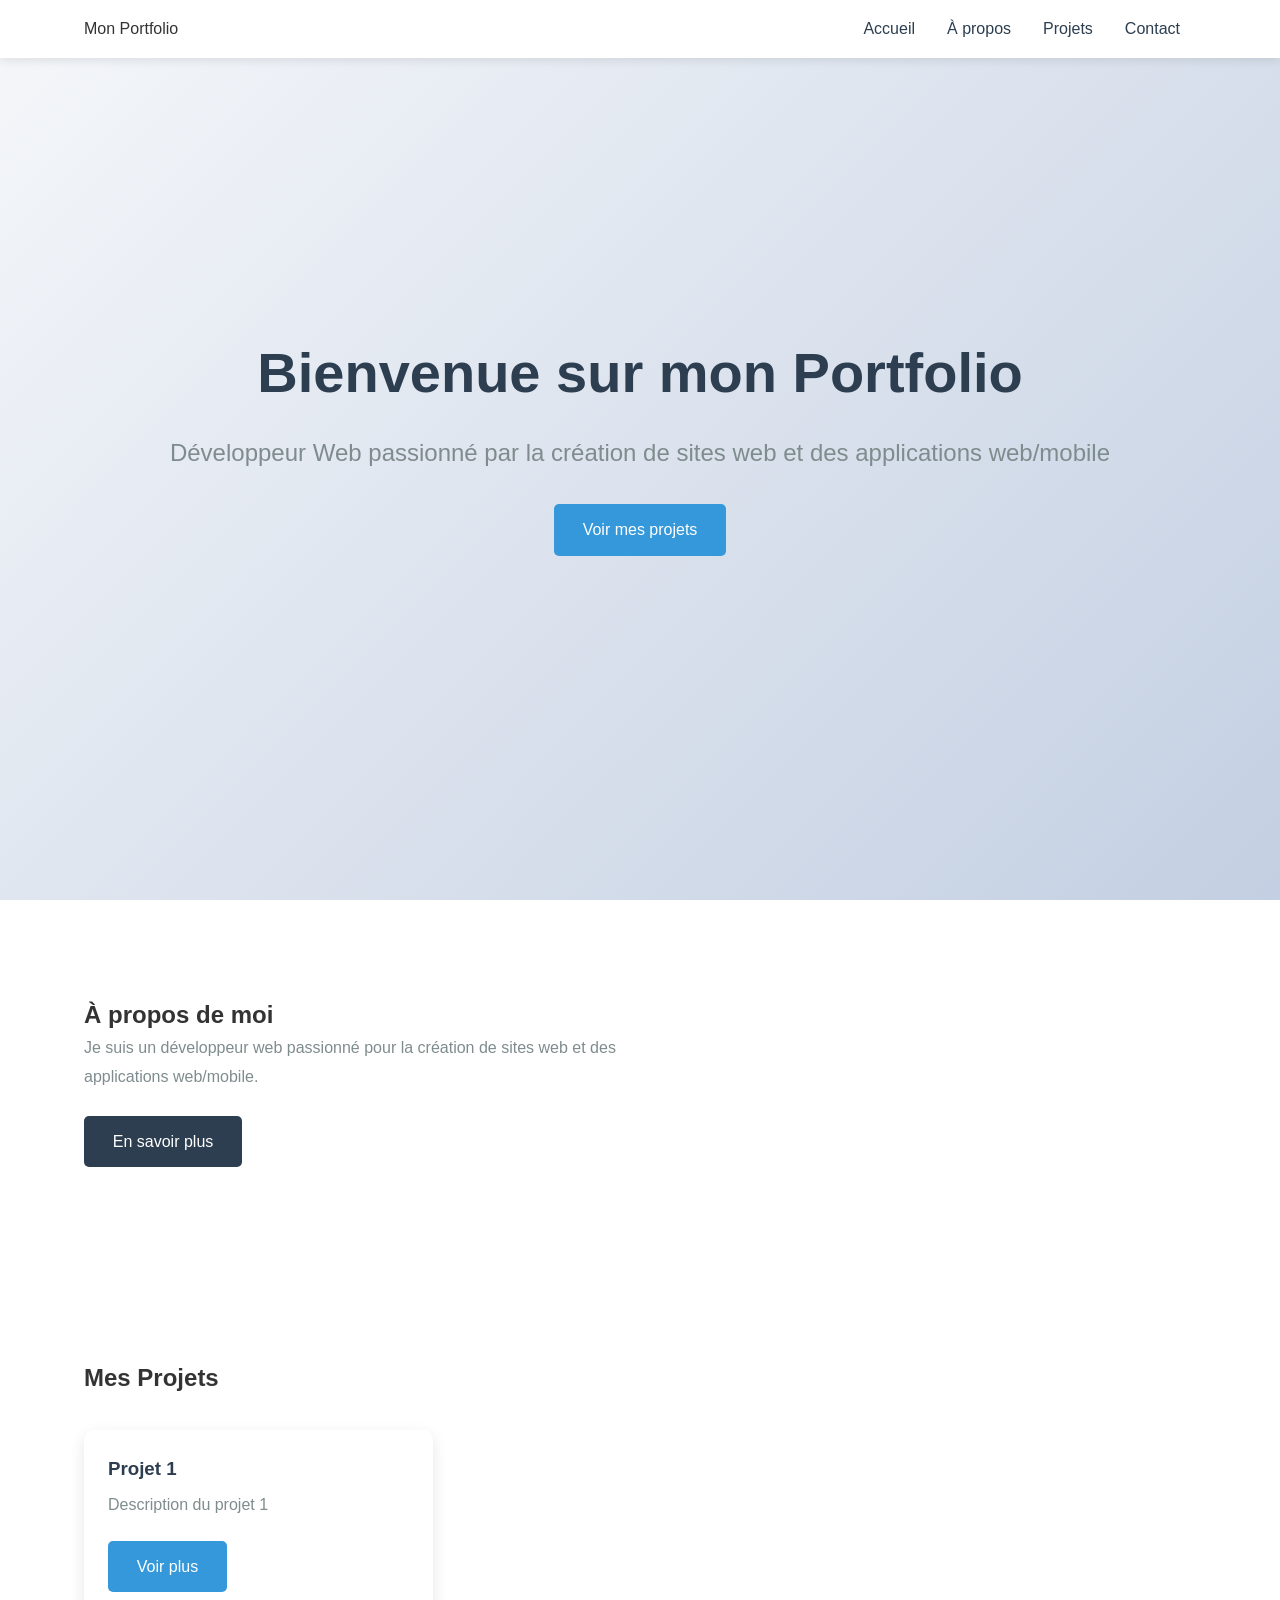
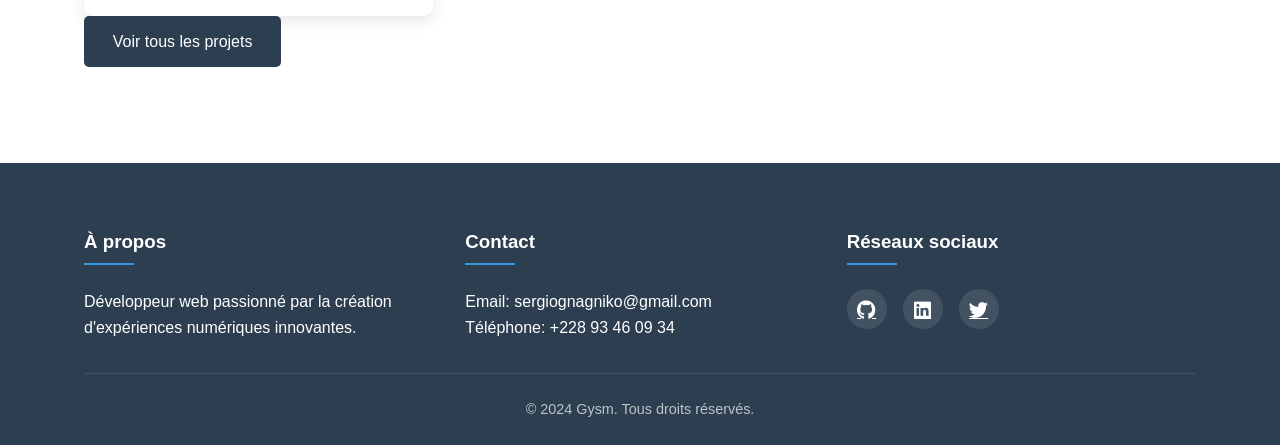
==== index.html @ a922465d "Convert PHP files to static HTML for Netlify deployment" ====
<!DOCTYPE html>
<html lang="fr">
<head>
    <meta charset="UTF-8">
    <meta name="viewport" content="width=device-width, initial-scale=1.0">
    <title>Mon Portfolio</title>
    <link rel="stylesheet" href="css/style.css">
    <link rel="stylesheet" href="https://cdnjs.cloudflare.com/ajax/libs/font-awesome/6.0.0-beta3/css/all.min.css">
</head>
<body>
    <header>
        <div class="container">
            <div class="logo">Mon Portfolio</div>
            <nav>
                <ul>
                    <li><a href="#home">Accueil</a></li>
                    <li><a href="#about">À propos</a></li>
                    <li><a href="projects.html">Projets</a></li>
                    <li><a href="contact.html">Contact</a></li>
                </ul>
            </nav>
        </div>
    </header>

    <main>
        <!-- Section Héro -->
        <section class="hero" id="home">
            <div class="container">
                <h1>Bienvenue sur mon Portfolio</h1>
                <p class="lead">Développeur Web passionné par la création de sites web et des applications web/mobile</p>
                <a href="#projects" class="btn btn-primary">Voir mes projets</a>
            </div>
        </section>

        <!-- Section À propos -->
        <section id="about" class="section">
            <div class="container">
                <h2>À propos de moi</h2>
                <div class="about-content">
                    <div class="about-text">
                        <p>Je suis un développeur web passionné pour la création de sites web et des applications web/mobile.</p>
                        <a href="about.html" class="btn btn-secondary">En savoir plus</a>
                    </div>
                </div>
            </div>
        </section>

        <!-- Section Projets -->
        <section id="projects" class="section">
            <div class="container">
                <h2>Mes Projets</h2>
                <div class="projects-grid">
                    <div class="project-card">
                        <h3>Projet 1</h3>
                        <p>Description du projet 1</p>
                        <a href="project_detail.html" class="btn">Voir plus</a>
                    </div>
                    <!-- Ajoutez plus de projets ici -->
                </div>
                <a href="projects.html" class="btn btn-secondary">Voir tous les projets</a>
            </div>
        </section>
    </main>

    <footer>
        <div class="container">
            <div class="footer-content">
                <div class="footer-section">
                    <h3>À propos</h3>
                    <p>Développeur web passionné par la création d'expériences numériques innovantes.</p>
                </div>
                <div class="footer-section">
                    <h3>Contact</h3>
                    <p>Email: sergiognagniko@gmail.com</p>
                    <p>Téléphone: +228 93 46 09 34</p>
                </div>
                <div class="footer-section">
                    <h3>Réseaux sociaux</h3>
                    <div class="social-links">
                        <a href="#" target="_blank"><i class="fab fa-github"></i></a>
                        <a href="#" target="_blank"><i class="fab fa-linkedin"></i></a>
                        <a href="#" target="_blank"><i class="fab fa-twitter"></i></a>
                    </div>
                </div>
            </div>
            <div class="footer-bottom">
                <p>&copy; 2024 Gysm. Tous droits réservés.</p>
            </div>
        </div>
    </footer>

    <script src="js/main.js"></script>
</body>
</html>
---- css/style.css ----
/* Variables */
:root {
    --primary-color: #3498db;
    --secondary-color: #2c3e50;
    --accent-color: #e74c3c;
    --light-color: #ecf0f1;
    --dark-color: #2c3e50;
    --text-color: #333;
    --text-light: #7f8c8d;
    --box-shadow: 0 5px 15px rgba(0, 0, 0, 0.1);
    --transition: all 0.3s ease;
}

/* Reset et styles de base */
* {
    margin: 0;
    padding: 0;
    box-sizing: border-box;
}

body {
    font-family: 'Segoe UI', Tahoma, Geneva, Verdana, sans-serif;
    line-height: 1.6;
    color: var(--text-color);
    background-color: #fff;
    overflow-x: hidden;
}

.container {
    width: 90%;
    max-width: 1200px;
    margin: 0 auto;
    padding: 0 20px;
}

/* En-tête */
header {
    background-color: #fff;
    box-shadow: 0 2px 10px rgba(0, 0, 0, 0.1);
    position: fixed;
    width: 100%;
    top: 0;
    z-index: 1000;
}

header .container {
    display: flex;
    justify-content: space-between;
    align-items: center;
    padding: 1rem 20px;
}

.logo a {
    font-size: 1.5rem;
    font-weight: 700;
    color: var(--primary-color);
    text-decoration: none;
}

nav ul {
    display: flex;
    list-style: none;
}

nav ul li a {
    color: var(--dark-color);
    text-decoration: none;
    padding: 0.5rem 1rem;
    transition: var(--transition);
}

nav ul li a:hover {
    color: var(--primary-color);
}

/* Boutons */
.btn {
    display: inline-block;
    background: var(--primary-color);
    color: #fff;
    padding: 0.8rem 1.8rem;
    border: none;
    border-radius: 5px;
    cursor: pointer;
    text-decoration: none;
    transition: var(--transition);
    font-size: 1rem;
    text-align: center;
}

.btn:hover {
    background: #2980b9;
    transform: translateY(-2px);
    box-shadow: 0 5px 15px rgba(0, 0, 0, 0.2);
}

.btn-secondary {
    background: var(--secondary-color);
}

.btn-secondary:hover {
    background: #1a252f;
}

/* Sections */
section {
    padding: 6rem 0;
}

.section-title {
    text-align: center;
    margin-bottom: 3rem;
}

.section-title h2 {
    font-size: 2.5rem;
    color: var(--dark-color);
    margin-bottom: 1rem;
    position: relative;
    display: inline-block;
}

.section-title h2::after {
    content: '';
    position: absolute;
    width: 50%;
    height: 3px;
    background: var(--primary-color);
    bottom: -10px;
    left: 25%;
}

/* Section Héro */
.hero {
    height: 100vh;
    display: flex;
    align-items: center;
    text-align: center;
    background: linear-gradient(135deg, #f5f7fa 0%, #c3cfe2 100%);
    padding-top: 80px;
}

.hero h1 {
    font-size: 3.5rem;
    margin-bottom: 1rem;
    color: var(--dark-color);
}

.hero p.lead {
    font-size: 1.5rem;
    color: var(--text-light);
    margin-bottom: 2rem;
}

/* Grille de projets */
.projects-grid {
    display: grid;
    grid-template-columns: repeat(auto-fill, minmax(300px, 1fr));
    gap: 2rem;
    margin-top: 2rem;
}

.project-card {
    background: #fff;
    border-radius: 10px;
    overflow: hidden;
    box-shadow: var(--box-shadow);
    transition: var(--transition);
}

.project-card:hover {
    transform: translateY(-10px);
    box-shadow: 0 15px 30px rgba(0, 0, 0, 0.1);
}

.project-card img {
    width: 100%;
    height: 200px;
    object-fit: cover;
}

.project-card h3 {
    padding: 1.5rem 1.5rem 0.5rem;
    color: var(--dark-color);
}

.project-card p {
    padding: 0 1.5rem 1.5rem;
    color: var(--text-light);
}

.project-card .btn {
    margin: 0 1.5rem 1.5rem;
    display: inline-block;
}

/* Compétences */
.skills-container {
    display: grid;
    grid-template-columns: repeat(auto-fit, minmax(250px, 1fr));
    gap: 2rem;
    margin-top: 2rem;
}

.skill-category {
    background: #fff;
    padding: 2rem;
    border-radius: 10px;
    box-shadow: var(--box-shadow);
}

.skill-category h3 {
    color: var(--primary-color);
    margin-bottom: 1rem;
    text-align: center;
}

.skill-category ul {
    list-style: none;
}

.skill-category ul li {
    margin-bottom: 0.8rem;
    padding-left: 1.5rem;
    position: relative;
}

.skill-category ul li::before {
    content: '▹';
    position: absolute;
    left: 0;
    color: var(--primary-color);
}

/* Formulaire de contact */
.contact-form {
    max-width: 600px;
    margin: 0 auto;
    background: #fff;
    padding: 2rem;
    border-radius: 10px;
    box-shadow: var(--box-shadow);
}

.form-group {
    margin-bottom: 1.5rem;
}

.form-group label {
    display: block;
    margin-bottom: 0.5rem;
    color: var(--dark-color);
    font-weight: 500;
}

.form-control {
    width: 100%;
    padding: 0.8rem 1rem;
    border: 1px solid #ddd;
    border-radius: 5px;
    font-size: 1rem;
    transition: var(--transition);
}

.form-control:focus {
    border-color: var(--primary-color);
    outline: none;
    box-shadow: 0 0 0 3px rgba(52, 152, 219, 0.2);
}

textarea.form-control {
    min-height: 150px;
    resize: vertical;
}

/* Pied de page */
footer {
    background: var(--dark-color);
    color: #fff;
    padding: 4rem 0 0;
}

.footer-content {
    display: grid;
    grid-template-columns: repeat(auto-fit, minmax(250px, 1fr));
    gap: 2rem;
    margin-bottom: 2rem;
}

.footer-section h3 {
    color: #fff;
    margin-bottom: 1.5rem;
    position: relative;
    padding-bottom: 0.5rem;
}

.footer-section h3::after {
    content: '';
    position: absolute;
    left: 0;
    bottom: 0;
    width: 50px;
    height: 2px;
    background: var(--primary-color);
}

.footer-section ul {
    list-style: none;
}

.footer-section ul li {
    margin-bottom: 0.8rem;
}

.footer-section ul li a {
    color: #ecf0f1;
    text-decoration: none;
    transition: var(--transition);
}

.footer-section ul li a:hover {
    color: var(--primary-color);
    padding-left: 5px;
}

.social-links {
    display: flex;
    gap: 1rem;
}

.social-links a {
    display: inline-flex;
    align-items: center;
    justify-content: center;
    width: 40px;
    height: 40px;
    background: rgba(255, 255, 255, 0.1);
    border-radius: 50%;
    color: #fff;
    font-size: 1.2rem;
    transition: var(--transition);
}

.social-links a:hover {
    background: var(--primary-color);
    transform: translateY(-3px);
}

.footer-bottom {
    text-align: center;
    padding: 1.5rem 0;
    border-top: 1px solid rgba(255, 255, 255, 0.1);
    font-size: 0.9rem;
    color: #bdc3c7;
}

/* Page de détail de projet */
.project-detail {
    max-width: 900px;
    margin: 0 auto;
}

.project-detail img {
    width: 100%;
    border-radius: 10px;
    margin-bottom: 2rem;
    box-shadow: var(--box-shadow);
}

.project-info {
    background: #fff;
    padding: 2rem;
    border-radius: 10px;
    box-shadow: var(--box-shadow);
    margin-bottom: 2rem;
}

.project-info h1 {
    color: var(--dark-color);
    margin-bottom: 1rem;
}

.project-meta {
    display: flex;
    gap: 1.5rem;
    margin-bottom: 1.5rem;
    color: var(--text-light);
}

.project-description {
    line-height: 1.8;
    margin-bottom: 2rem;
}

/* Page À propos */
.about-content {
    display: grid;
    grid-template-columns: 1fr 1fr;
    gap: 3rem;
    align-items: center;
}

.about-image {
    position: relative;
}

.about-image img {
    width: 100%;
    border-radius: 10px;
    box-shadow: var(--box-shadow);
}

.about-text h2 {
    color: var(--dark-color);
    margin-bottom: 1.5rem;
}

.about-text p {
    margin-bottom: 1.5rem;
    color: var(--text-light);
    line-height: 1.8;
}

/* Page Compétences */
.skills-page {
    max-width: 900px;
    margin: 0 auto;
}

.skills-categories {
    display: grid;
    grid-template-columns: repeat(auto-fit, minmax(250px, 1fr));
    gap: 2rem;
}

.skill-item {
    margin-bottom: 1.5rem;
}

.skill-name {
    display: flex;
    justify-content: space-between;
    margin-bottom: 0.5rem;
}

.skill-bar {
    height: 10px;
    background: #ecf0f1;
    border-radius: 5px;
    overflow: hidden;
}

.skill-level {
    height: 100%;
    background: var(--primary-color);
    border-radius: 5px;
}

/* Responsive */
@media (max-width: 992px) {
    .about-content {
        grid-template-columns: 1fr;
    }
    
    .about-image {
        max-width: 500px;
        margin: 0 auto;
    }
}

@media (max-width: 768px) {
    nav ul {
        display: none;
        position: absolute;
        top: 100%;
        left: 0;
        width: 100%;
        background: #fff;
        flex-direction: column;
        box-shadow: 0 5px 10px rgba(0, 0, 0, 0.1);
    }
    
    nav ul.show {
        display: flex;
    }
    
    nav ul li {
        width: 100%;
        text-align: center;
    }
    
    nav ul li a {
        display: block;
        padding: 1rem;
        border-bottom: 1px solid #eee;
    }
    
    .mobile-menu-btn {
        display: flex;
        flex-direction: column;
        justify-content: space-between;
        width: 30px;
        height: 21px;
        cursor: pointer;
    }
    
    .mobile-menu-btn span {
        display: block;
        width: 100%;
        height: 3px;
        background: var(--dark-color);
        transition: var(--transition);
    }
    
    .hero h1 {
        font-size: 2.5rem;
    }
    
    .hero p.lead {
        font-size: 1.2rem;
    }
    
    .project-meta {
        flex-direction: column;
        gap: 0.5rem;
    }
}

/* Animations */
@keyframes fadeIn {
    from { opacity: 0; transform: translateY(20px); }
    to { opacity: 1; transform: translateY(0); }
}

.fade-in {
    animation: fadeIn 0.6s ease-out forwards;
}
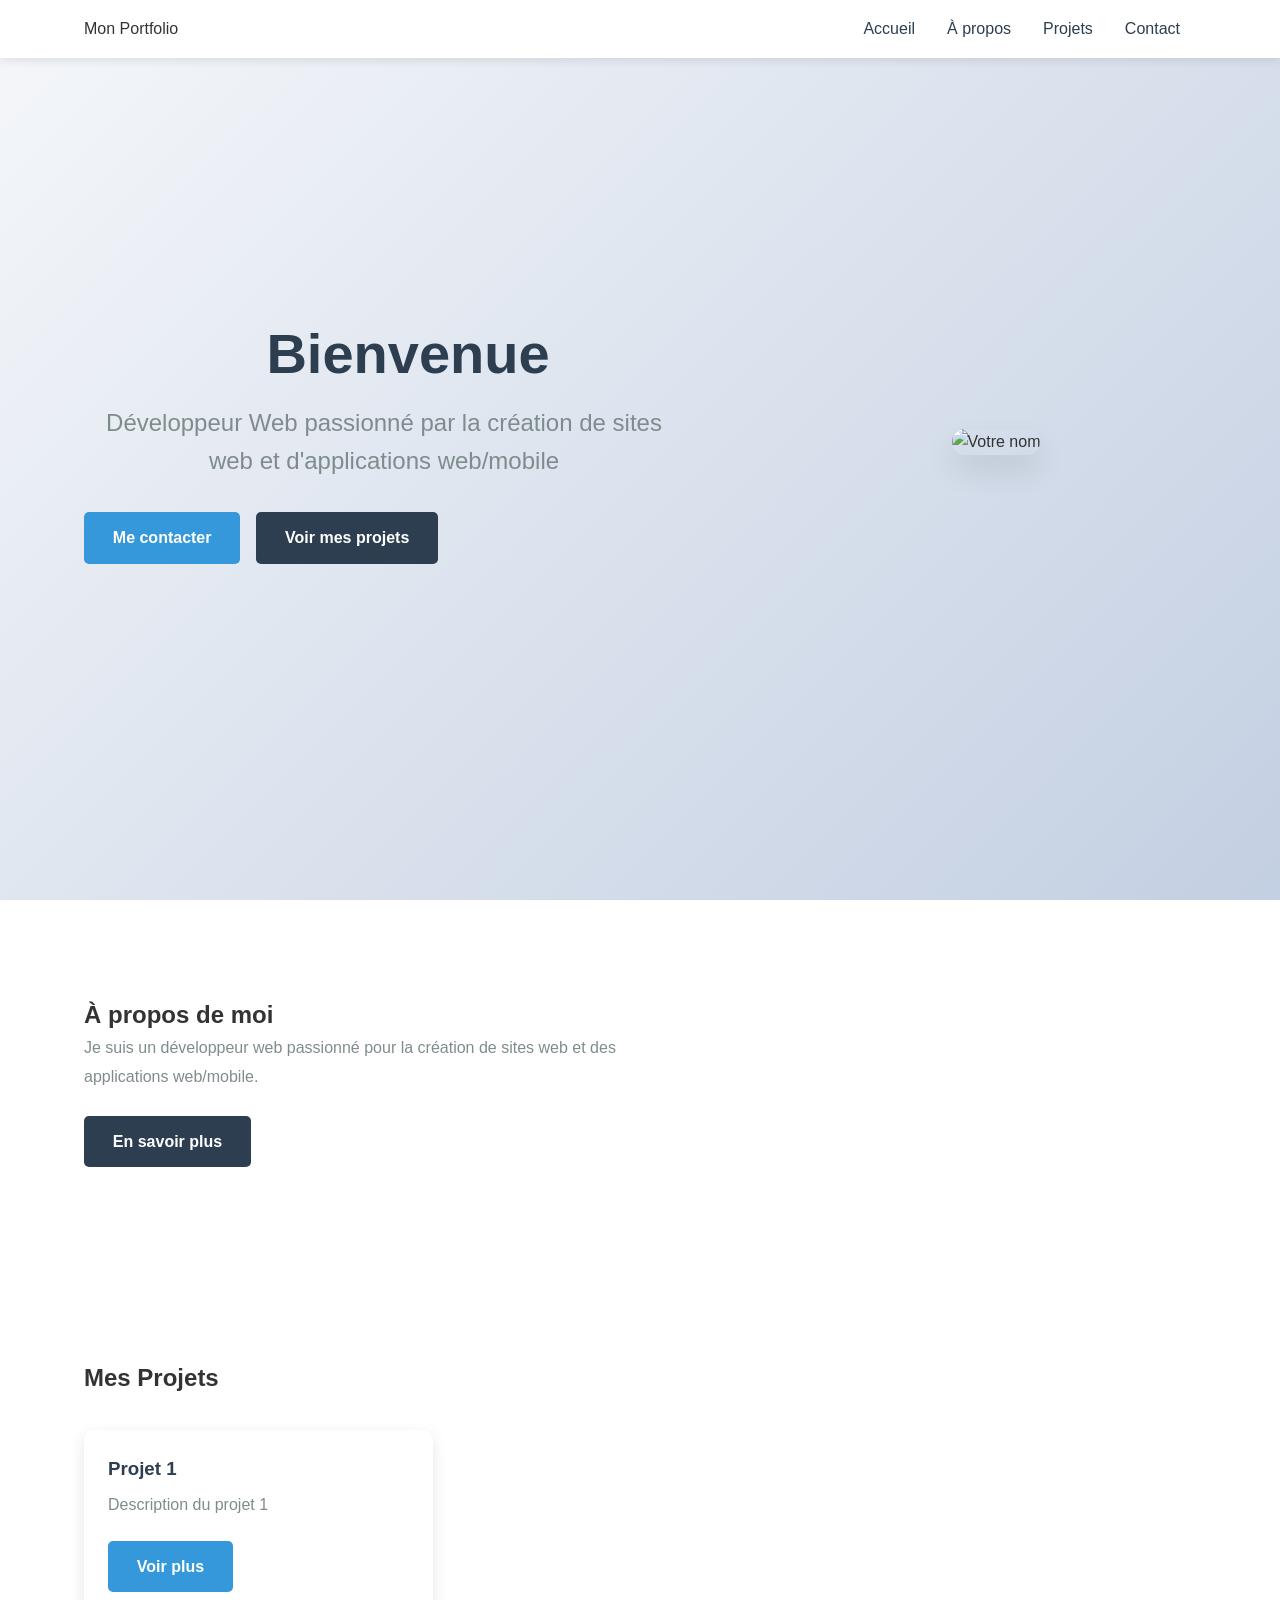
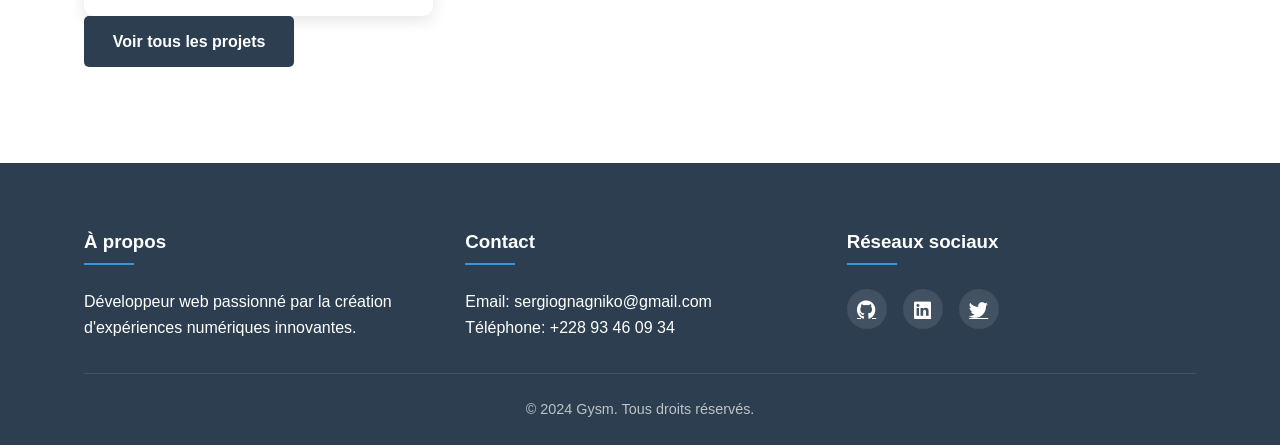
==== commit 1da11ba0: "Amélioration de la page d'accueil avec une image de profil et animation du titre" ====
--- a/index.html
+++ b/index.html
@@ -24,11 +24,21 @@
 
     <main>
         <!-- Section Héro -->
-        <section class="hero" id="home">
+        <section class="hero">
             <div class="container">
-                <h1>Bienvenue sur mon Portfolio</h1>
-                <p class="lead">Développeur Web passionné par la création de sites web et des applications web/mobile</p>
-                <a href="#projects" class="btn btn-primary">Voir mes projets</a>
+                <div class="hero-content">
+                    <div class="hero-text">
+                        <h1 id="dynamic-title"></h1>
+                        <p class="lead">Développeur Web passionné par la création de sites web et d'applications web/mobile</p>
+                        <div class="hero-buttons">
+                            <a href="#contact" class="btn btn-primary">Me contacter</a>
+                            <a href="#projects" class="btn btn-secondary">Voir mes projets</a>
+                        </div>
+                    </div>
+                    <div class="hero-image">
+                        <img src="images/profile.jpg" alt="Votre nom" class="profile-image">
+                    </div>
+                </div>
             </div>
         </section>
 
@@ -88,7 +98,43 @@
             </div>
         </div>
     </footer>
-
+<script>
+    // Animation du titre dynamique
+    document.addEventListener('DOMContentLoaded', function() {
+        const titleElement = document.getElementById('dynamic-title');
+        const titleText = "Bienvenue sur mon Portfolio";
+        let currentIndex = 0;
+        
+        function typeWriter() {
+            if (currentIndex < titleText.length) {
+                titleElement.textContent += titleText.charAt(currentIndex);
+                currentIndex++;
+                setTimeout(typeWriter, 100); // Vitesse de frappe (en ms)
+            }
+        }
+        
+        // Démarrer l'animation après un court délai
+        setTimeout(typeWriter, 500);
+        
+        // Animation au défilement
+        const observerOptions = {
+            threshold: 0.1
+        };
+        
+        const observer = new IntersectionObserver((entries) => {
+            entries.forEach(entry => {
+                if (entry.isIntersecting) {
+                    entry.target.classList.add('animate');
+                }
+            });
+        }, observerOptions);
+        
+        // Observer les éléments avec la classe 'fade-in'
+        document.querySelectorAll('.fade-in').forEach((el) => {
+            observer.observe(el);
+        });
+    });
+</script>
     <script src="js/main.js"></script>
 </body>
 </html>
--- a/css/style.css
+++ b/css/style.css
@@ -1,3 +1,237 @@
+/* Styles pour le formulaire de contact */
+.contact-form {
+    background: #fff;
+    padding: 2rem;
+    border-radius: 8px;
+    box-shadow: var(--box-shadow);
+    margin-top: 2rem;
+}
+
+.contact-form .form-group {
+    margin-bottom: 1.5rem;
+}
+
+.contact-form label {
+    display: block;
+    margin-bottom: 0.5rem;
+    font-weight: 600;
+    color: var(--dark-color);
+}
+
+.contact-form .form-control {
+    width: 100%;
+    padding: 0.75rem 1rem;
+    border: 1px solid #ddd;
+    border-radius: 4px;
+    font-size: 1rem;
+    transition: var(--transition);
+}
+
+.contact-form .form-control:focus {
+    border-color: var(--primary-color);
+    outline: none;
+    box-shadow: 0 0 0 3px rgba(52, 152, 219, 0.2);
+}
+
+.contact-form textarea.form-control {
+    min-height: 150px;
+    resize: vertical;
+}
+
+.contact-form .btn-primary {
+    background-color: var(--primary-color);
+    color: white;
+    border: none;
+    padding: 0.75rem 2rem;
+    border-radius: 4px;
+    cursor: pointer;
+    font-size: 1rem;
+    transition: var(--transition);
+    display: inline-flex;
+    align-items: center;
+    gap: 0.5rem;
+}
+
+.contact-form .btn-primary:hover {
+    background-color: #2980b9;
+    transform: translateY(-2px);
+}
+
+.contact-form .btn-primary i {
+    font-size: 1rem;
+}
+
+.hidden {
+    position: absolute;
+    left: -9999px;
+    opacity: 0;
+}
+
+.form-status {
+    margin-top: 1rem;
+    padding: 1rem;
+    border-radius: 4px;
+    display: none;
+}
+
+.form-status.success {
+    background-color: #d4edda;
+    color: #155724;
+    display: block;
+}
+
+.form-status.error {
+    background-color: #f8d7da;
+    color: #721c24;
+    display: block;
+}
+
+/* Responsive */
+@media (max-width: 768px) {
+    .contact-form {
+        padding: 1.5rem;
+    }
+    
+    .contact-form .btn-primary {
+        width: 100%;
+        justify-content: center;
+    }
+}
+
+/* Styles pour la section héro */
+.hero {
+    padding: 6rem 0;
+    background: linear-gradient(135deg, #f5f7fa 0%, #e4e8f0 100%);
+    position: relative;
+    overflow: hidden;
+}
+
+.hero-content {
+    display: flex;
+    align-items: center;
+    justify-content: space-between;
+    gap: 4rem;
+}
+
+.hero-text {
+    flex: 1;
+    animation: fadeInUp 1s ease-out;
+}
+
+.hero-image {
+    flex: 0 0 400px;
+    animation: fadeIn 1.5s ease-out;
+}
+
+.profile-image {
+    width: 100%;
+    height: auto;
+    border-radius: 20px;
+    box-shadow: 0 15px 30px rgba(0, 0, 0, 0.1);
+    transition: transform 0.3s ease, box-shadow 0.3s ease;
+}
+
+.profile-image:hover {
+    transform: translateY(-5px);
+    box-shadow: 0 20px 40px rgba(0, 0, 0, 0.15);
+}
+
+.hero h1 {
+    font-size: 3.5rem;
+    margin-bottom: 1.5rem;
+    color: var(--dark-color);
+    line-height: 1.2;
+}
+
+.hero .lead {
+    font-size: 1.5rem;
+    margin-bottom: 2rem;
+    color: var(--text-light);
+    max-width: 600px;
+}
+
+.hero-buttons {
+    display: flex;
+    gap: 1rem;
+    margin-top: 2rem;
+}
+
+.btn {
+    display: inline-block;
+    padding: 0.8rem 2rem;
+    border-radius: 50px;
+    font-weight: 600;
+    text-decoration: none;
+    transition: all 0.3s ease;
+    text-align: center;
+}
+
+.btn-primary {
+    background-color: var(--primary-color);
+    color: white;
+    border: 2px solid var(--primary-color);
+}
+
+.btn-primary:hover {
+    background-color: #2980b9;
+    transform: translateY(-2px);
+    box-shadow: 0 5px 15px rgba(52, 152, 219, 0.3);
+}
+
+.btn-secondary {
+    background-color: transparent;
+    color: var(--primary-color);
+    border: 2px solid var(--primary-color);
+}
+
+.btn-secondary:hover {
+    background-color: rgba(52, 152, 219, 0.1);
+    transform: translateY(-2px);
+}
+
+/* Animations */
+@keyframes fadeIn {
+    from { opacity: 0; transform: translateY(20px); }
+    to { opacity: 1; transform: translateY(0); }
+}
+
+@keyframes fadeInUp {
+    from { 
+        opacity: 0;
+        transform: translateY(30px);
+    }
+    to { 
+        opacity: 1;
+        transform: translateY(0);
+    }
+}
+
+/* Responsive */
+@media (max-width: 992px) {
+    .hero-content {
+        flex-direction: column-reverse;
+        text-align: center;
+    }
+    
+    .hero-buttons {
+        justify-content: center;
+    }
+    
+    .hero-image {
+        margin: 0 auto 2rem;
+        max-width: 300px;
+    }
+    
+    .hero h1 {
+        font-size: 2.5rem;
+    }
+    
+    .hero .lead {
+        font-size: 1.2rem;
+        margin: 0 auto 2rem;
+    }
+}
+
 /* Variables */
 :root {
     --primary-color: #3498db;
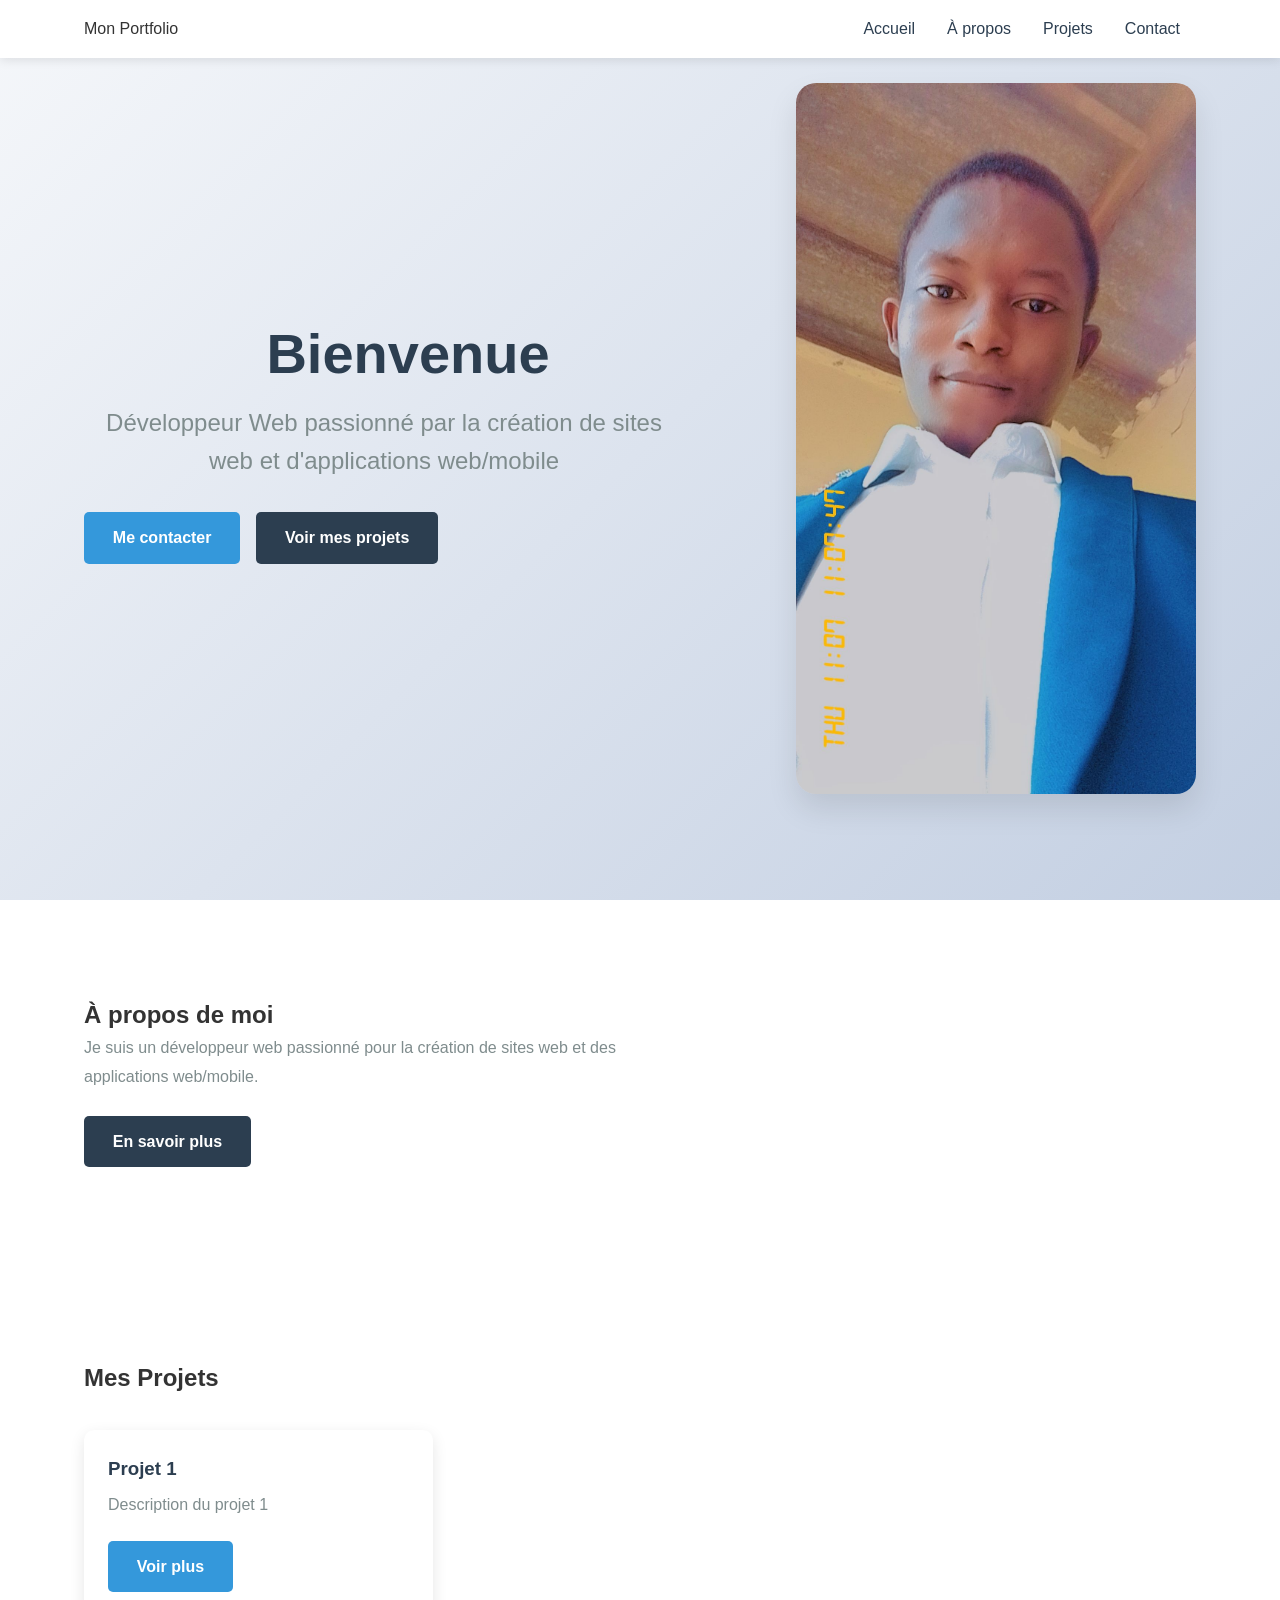
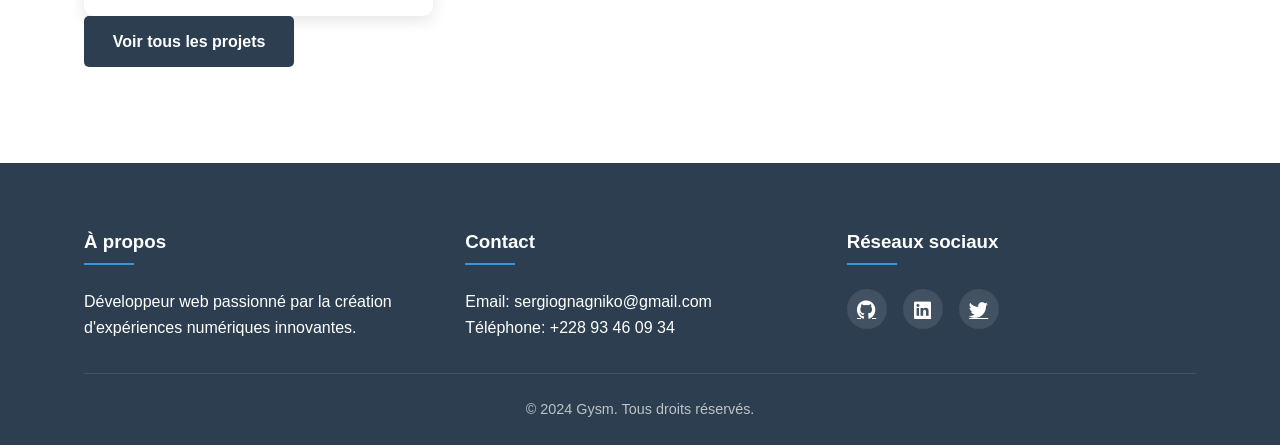
==== commit f06fe19d: "Ajout de l'image de profil et mise à jour de l'index.html" ====
--- a/index.html
+++ b/index.html
@@ -36,7 +36,7 @@
                         </div>
                     </div>
                     <div class="hero-image">
-                        <img src="images/profile.jpg" alt="Votre nom" class="profile-image">
+                        <img src="images/profile.jpg" alt="Gnagniko Sergio" class="profile-image">
                     </div>
                 </div>
             </div>
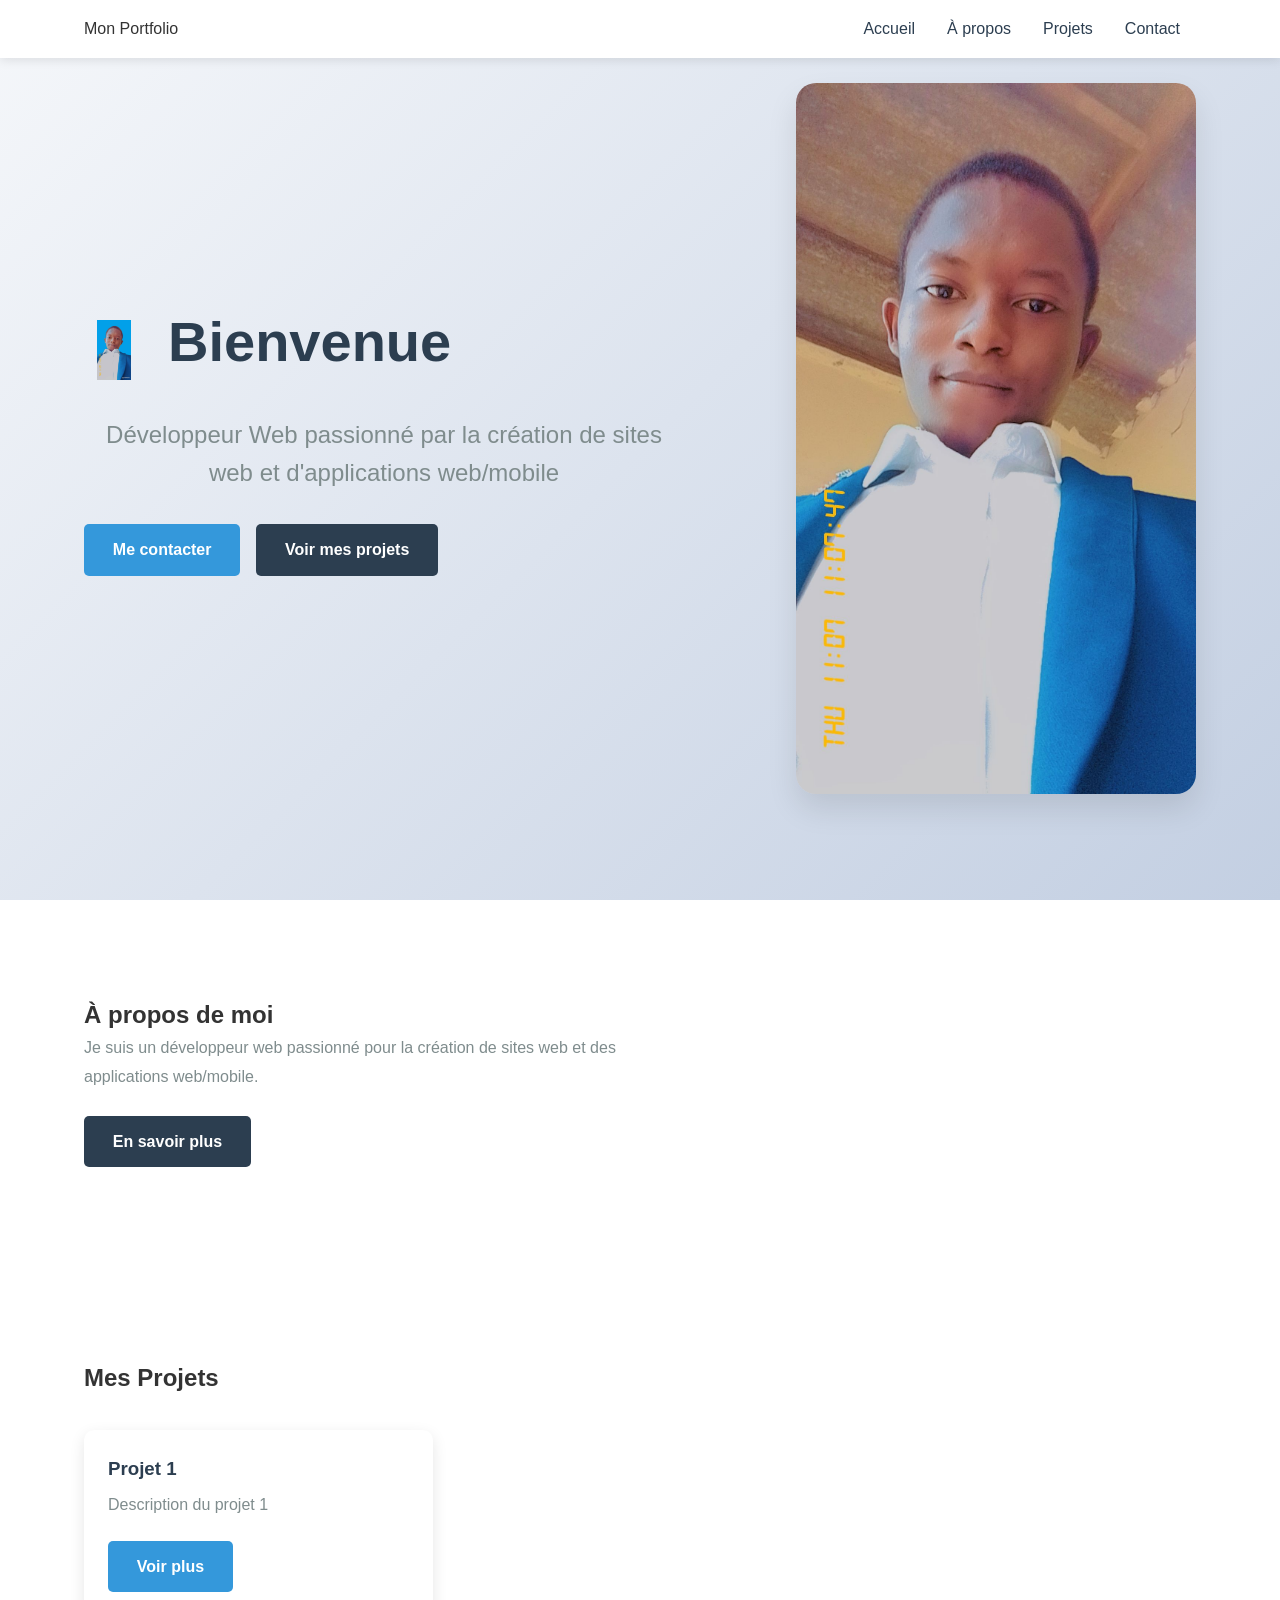
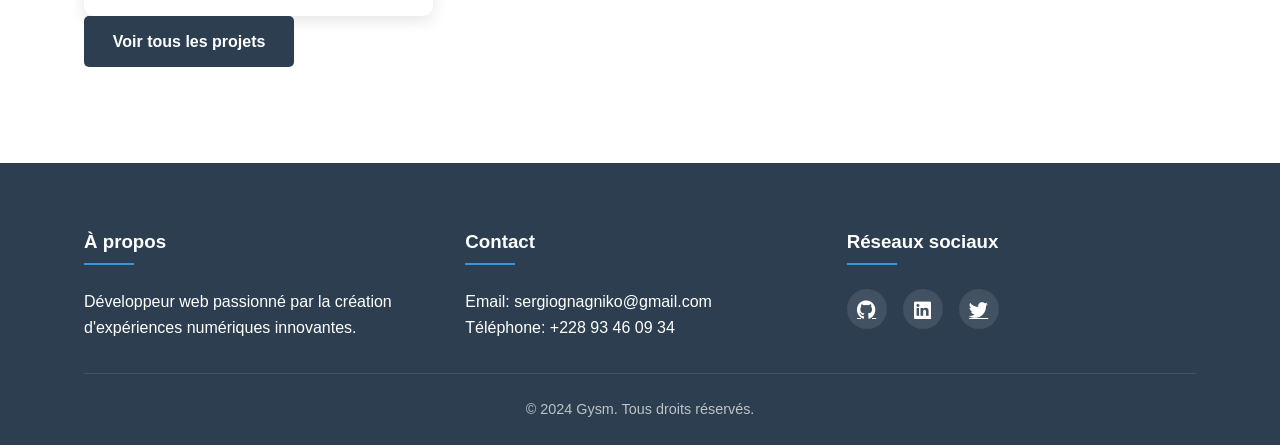
==== commit d02150da: "Ajout d'une icône animée à côté du titre de bienvenue" ====
--- a/index.html
+++ b/index.html
@@ -28,7 +28,10 @@
             <div class="container">
                 <div class="hero-content">
                     <div class="hero-text">
-                        <h1 id="dynamic-title"></h1>
+                        <div class="title-container">
+                            <img src="images/welcome-image.png" alt="Icône de bienvenue" class="welcome-image">
+                            <h1 id="dynamic-title"></h1>
+                        </div>
                         <p class="lead">Développeur Web passionné par la création de sites web et d'applications web/mobile</p>
                         <div class="hero-buttons">
                             <a href="#contact" class="btn btn-primary">Me contacter</a>
--- a/css/style.css
+++ b/css/style.css
@@ -136,11 +136,30 @@
     box-shadow: 0 20px 40px rgba(0, 0, 0, 0.15);
 }
 
+.title-container {
+    display: flex;
+    align-items: center;
+    gap: 1.5rem;
+    margin-bottom: 1.5rem;
+}
+
 .hero h1 {
     font-size: 3.5rem;
-    margin-bottom: 1.5rem;
+    margin: 0;
     color: var(--dark-color);
     line-height: 1.2;
+}
+
+.welcome-image {
+    width: 60px;
+    height: 60px;
+    object-fit: contain;
+    animation: bounce 2s infinite;
+}
+
+@keyframes bounce {
+    0%, 100% { transform: translateY(0); }
+    50% { transform: translateY(-10px); }
 }
 
 .hero .lead {
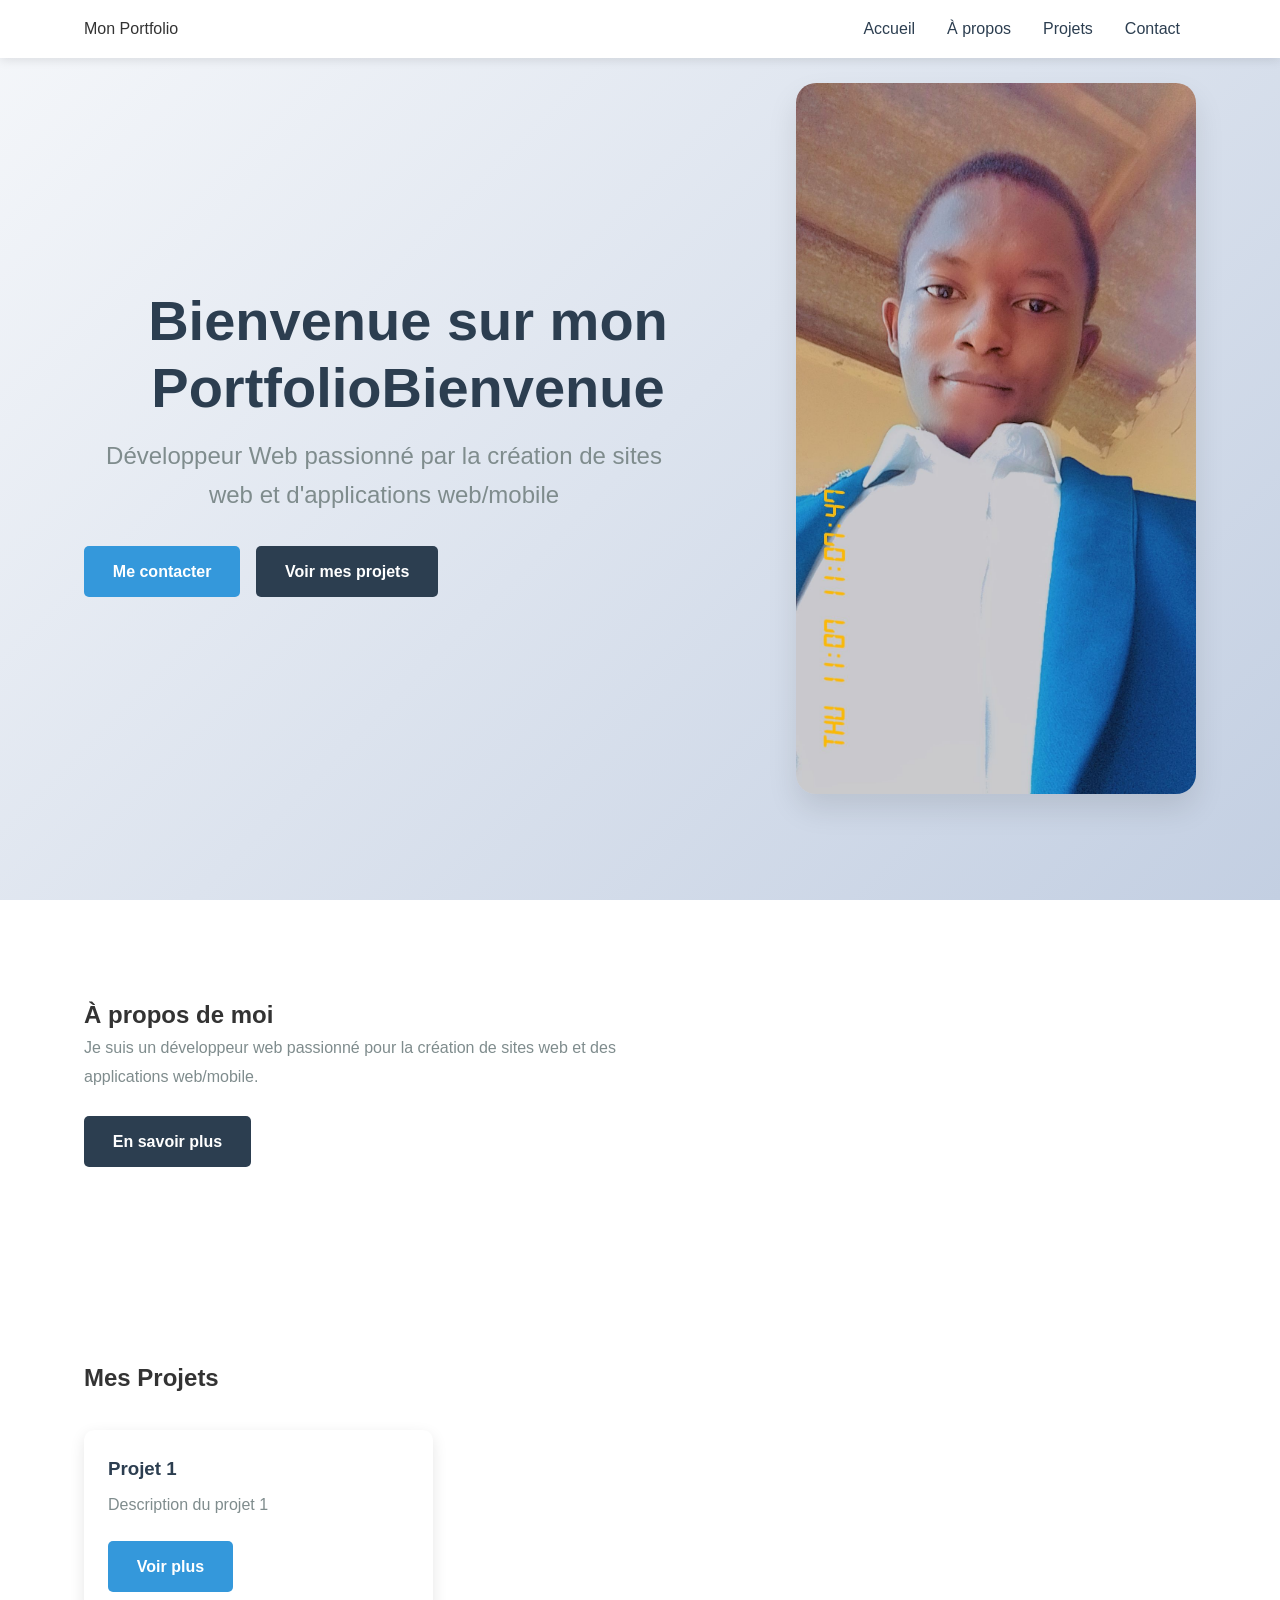
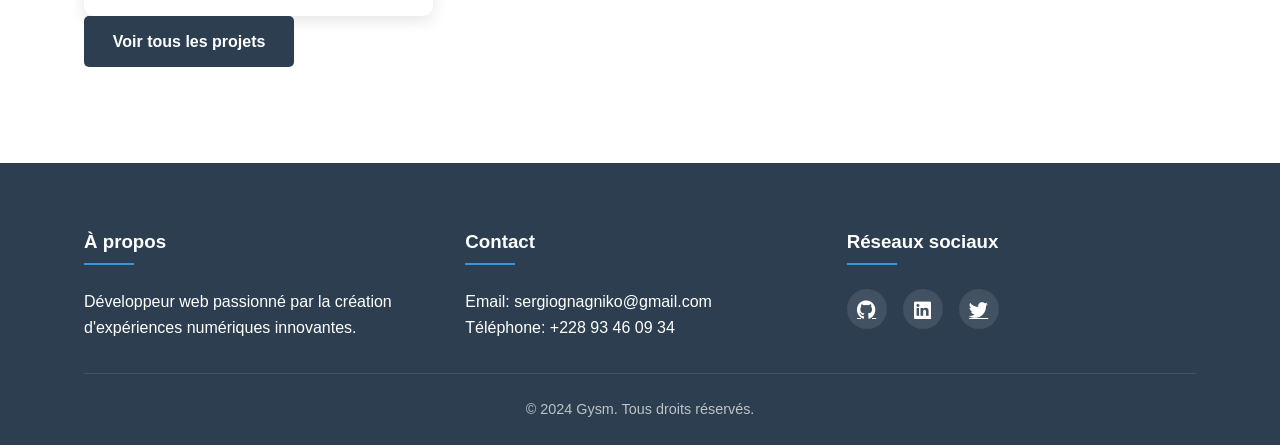
==== commit 1576fe2b: "Suppression de l'image de bienvenue et nettoyage du code" ====
--- a/index.html
+++ b/index.html
@@ -28,10 +28,7 @@
             <div class="container">
                 <div class="hero-content">
                     <div class="hero-text">
-                        <div class="title-container">
-                            <img src="images/welcome-image.png" alt="Icône de bienvenue" class="welcome-image">
-                            <h1 id="dynamic-title"></h1>
-                        </div>
+                        <h1 id="dynamic-title">Bienvenue sur mon Portfolio</h1>
                         <p class="lead">Développeur Web passionné par la création de sites web et d'applications web/mobile</p>
                         <div class="hero-buttons">
                             <a href="#contact" class="btn btn-primary">Me contacter</a>
--- a/css/style.css
+++ b/css/style.css
@@ -136,30 +136,11 @@
     box-shadow: 0 20px 40px rgba(0, 0, 0, 0.15);
 }
 
-.title-container {
-    display: flex;
-    align-items: center;
-    gap: 1.5rem;
-    margin-bottom: 1.5rem;
-}
-
 .hero h1 {
     font-size: 3.5rem;
-    margin: 0;
+    margin-bottom: 1.5rem;
     color: var(--dark-color);
     line-height: 1.2;
-}
-
-.welcome-image {
-    width: 60px;
-    height: 60px;
-    object-fit: contain;
-    animation: bounce 2s infinite;
-}
-
-@keyframes bounce {
-    0%, 100% { transform: translateY(0); }
-    50% { transform: translateY(-10px); }
 }
 
 .hero .lead {
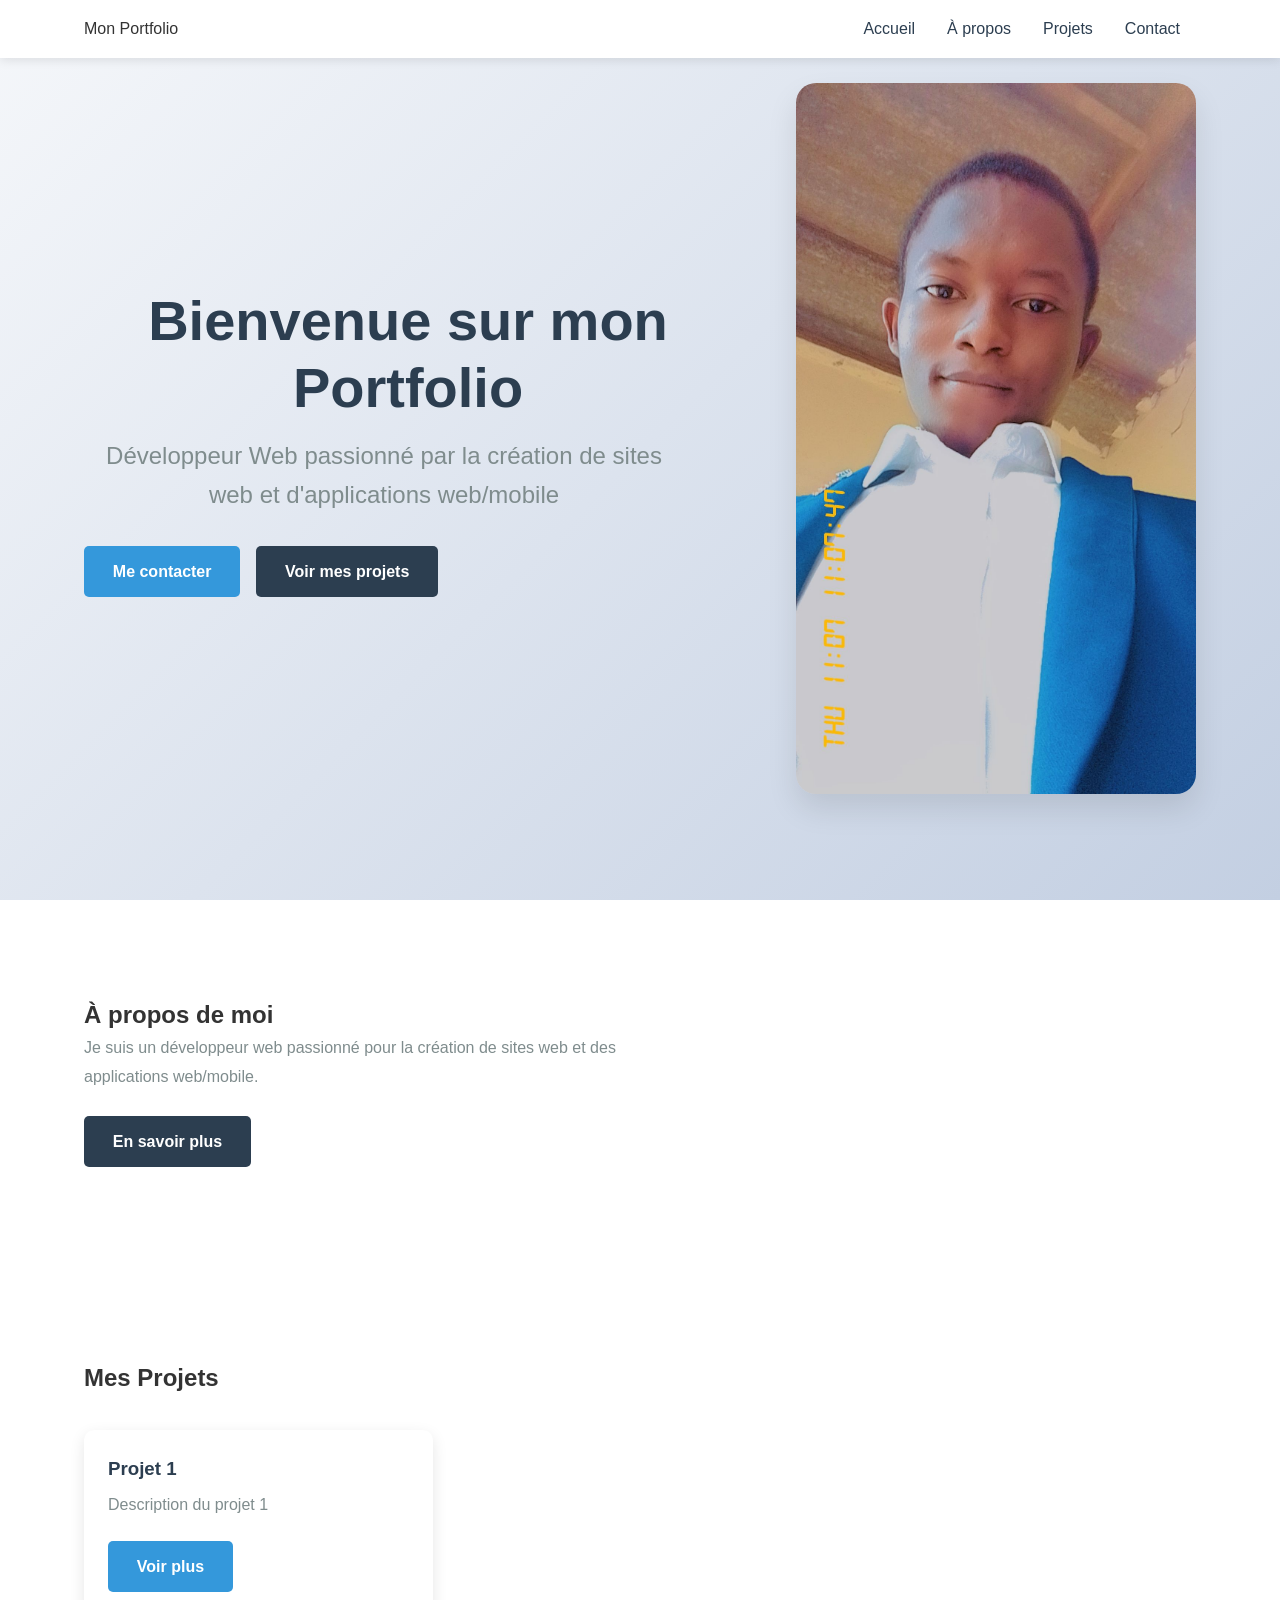
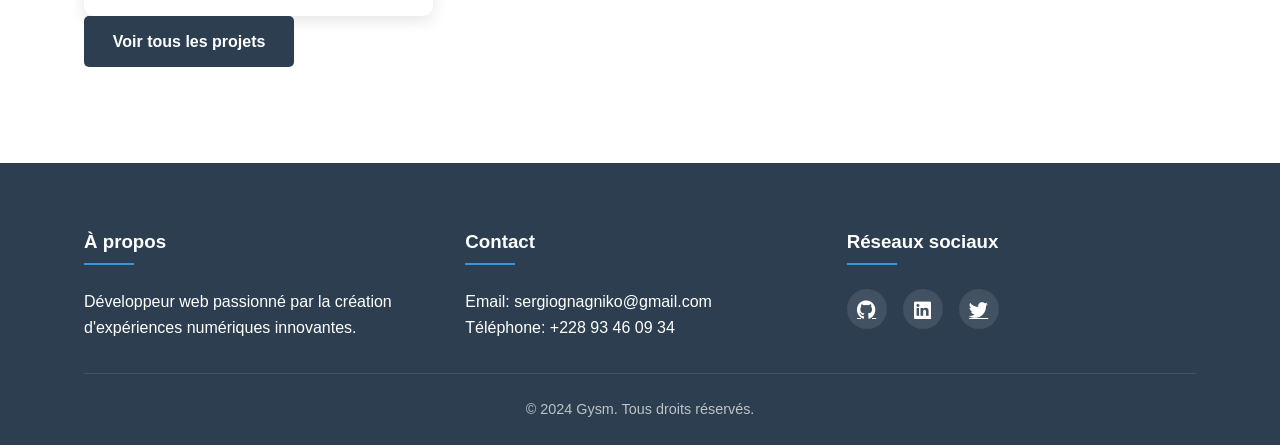
==== commit 766bc8a7: "Correction de la duplication du texte dans le titre" ====
--- a/index.html
+++ b/index.html
@@ -98,25 +98,9 @@
             </div>
         </div>
     </footer>
-<script>
-    // Animation du titre dynamique
+    <script>
+    // Animation au défilement
     document.addEventListener('DOMContentLoaded', function() {
-        const titleElement = document.getElementById('dynamic-title');
-        const titleText = "Bienvenue sur mon Portfolio";
-        let currentIndex = 0;
-        
-        function typeWriter() {
-            if (currentIndex < titleText.length) {
-                titleElement.textContent += titleText.charAt(currentIndex);
-                currentIndex++;
-                setTimeout(typeWriter, 100); // Vitesse de frappe (en ms)
-            }
-        }
-        
-        // Démarrer l'animation après un court délai
-        setTimeout(typeWriter, 500);
-        
-        // Animation au défilement
         const observerOptions = {
             threshold: 0.1
         };
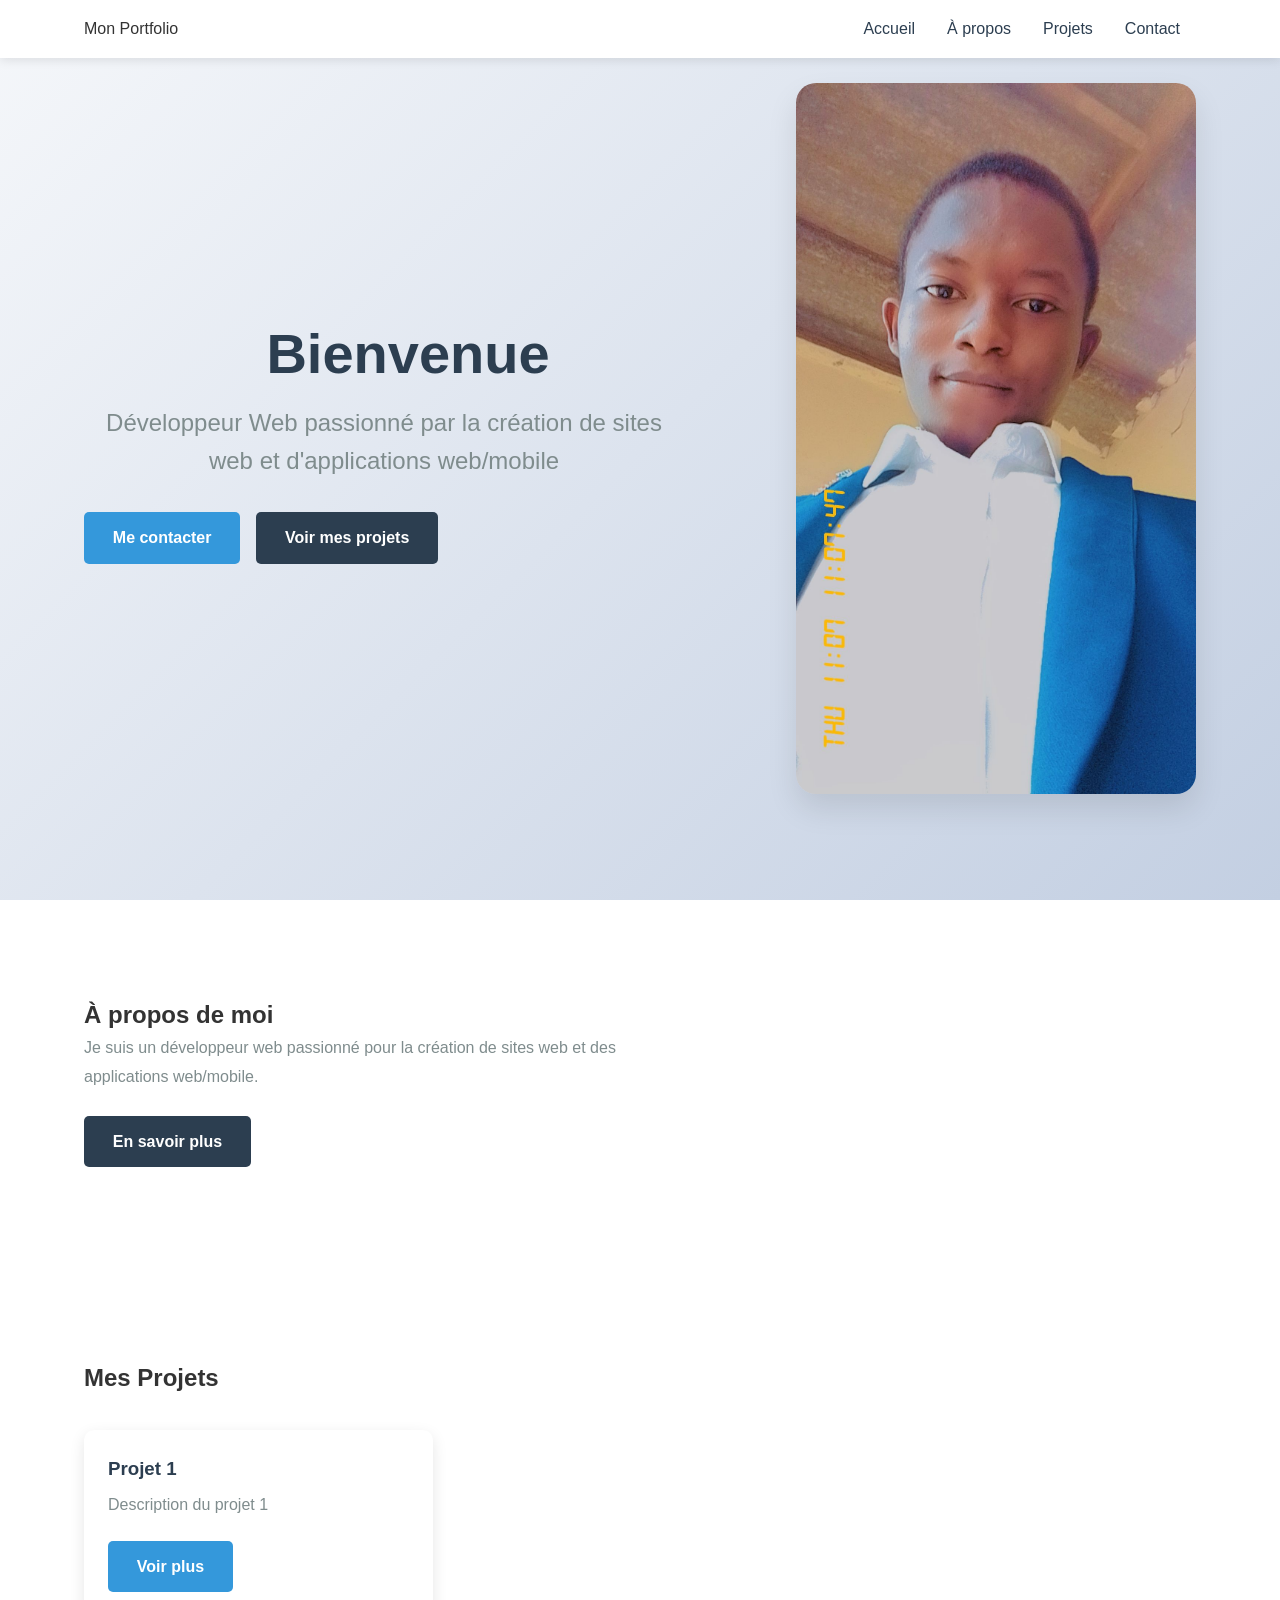
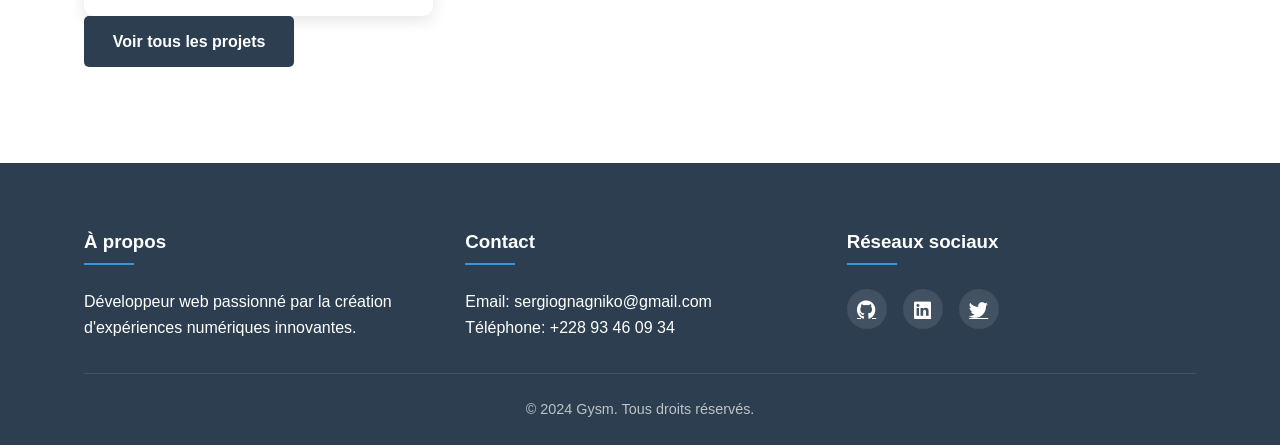
==== commit 31d3f5eb: "Ajout d'une animation de frappe pour le titre de bienvenue" ====
--- a/index.html
+++ b/index.html
@@ -28,7 +28,7 @@
             <div class="container">
                 <div class="hero-content">
                     <div class="hero-text">
-                        <h1 id="dynamic-title">Bienvenue sur mon Portfolio</h1>
+                        <h1 id="dynamic-title"></h1>
                         <p class="lead">Développeur Web passionné par la création de sites web et d'applications web/mobile</p>
                         <div class="hero-buttons">
                             <a href="#contact" class="btn btn-primary">Me contacter</a>
@@ -99,8 +99,26 @@
         </div>
     </footer>
     <script>
-    // Animation au défilement
+    // Animation du titre dynamique
     document.addEventListener('DOMContentLoaded', function() {
+        // Animation de frappe du titre
+        const titleElement = document.getElementById('dynamic-title');
+        titleElement.textContent = ''; // Vider le contenu initial
+        const titleText = "Bienvenue sur mon Portfolio";
+        let charIndex = 0;
+        
+        function typeWriter() {
+            if (charIndex < titleText.length) {
+                titleElement.textContent += titleText.charAt(charIndex);
+                charIndex++;
+                setTimeout(typeWriter, 100); // Vitesse de frappe (100ms par lettre)
+            }
+        }
+        
+        // Démarrer l'animation après un court délai
+        setTimeout(typeWriter, 500);
+        
+        // Animation au défilement
         const observerOptions = {
             threshold: 0.1
         };
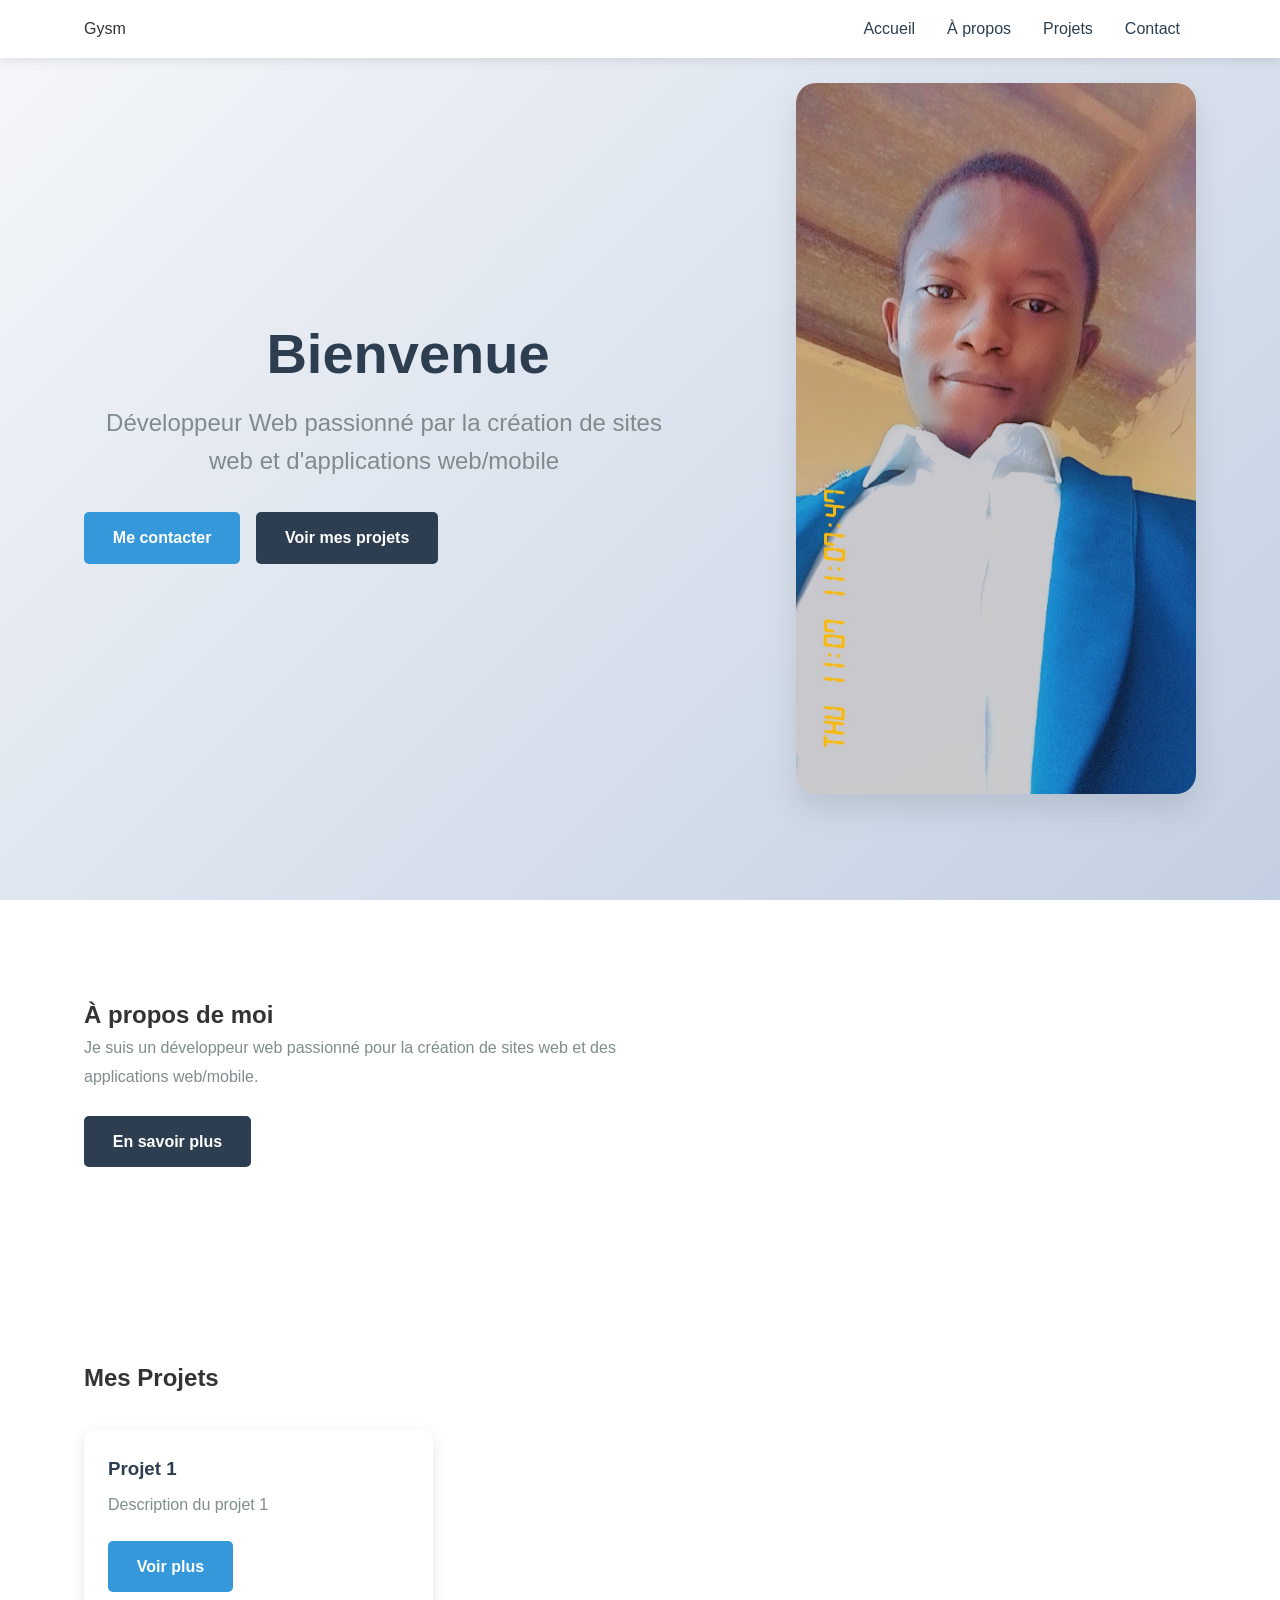
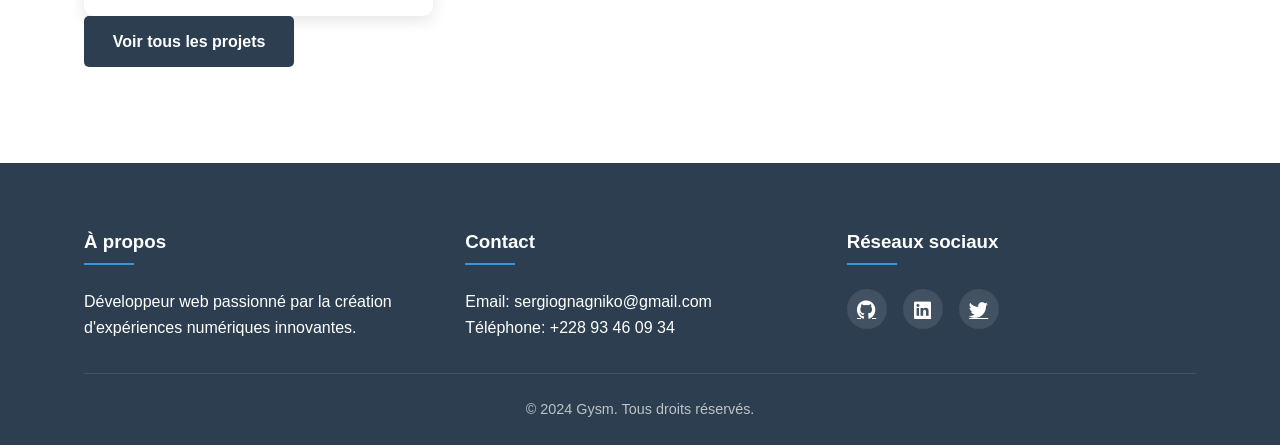
==== commit 22f2f4a1: "Changement du nom de l'application de 'Mon Portfolio' à 'Gysm'" ====
--- a/index.html
+++ b/index.html
@@ -3,14 +3,14 @@
 <head>
     <meta charset="UTF-8">
     <meta name="viewport" content="width=device-width, initial-scale=1.0">
-    <title>Mon Portfolio</title>
+    <title>Gysm</title>
     <link rel="stylesheet" href="css/style.css">
     <link rel="stylesheet" href="https://cdnjs.cloudflare.com/ajax/libs/font-awesome/6.0.0-beta3/css/all.min.css">
 </head>
 <body>
     <header>
         <div class="container">
-            <div class="logo">Mon Portfolio</div>
+            <div class="logo">Gysm</div>
             <nav>
                 <ul>
                     <li><a href="#home">Accueil</a></li>
